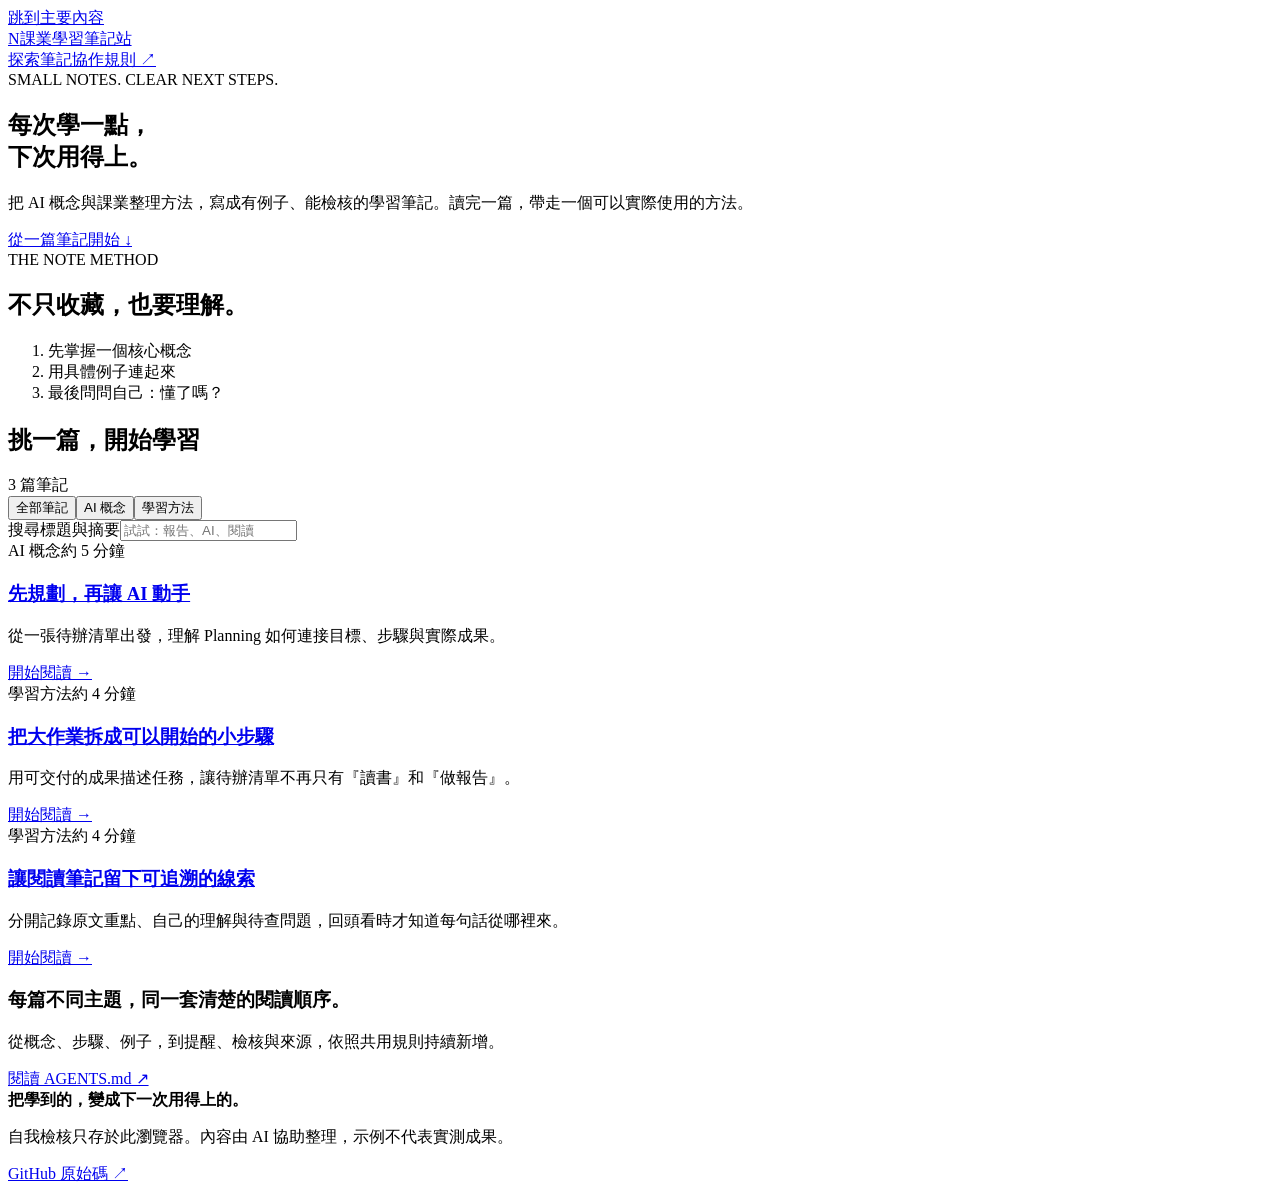
==== docs/index.html @ b4f506d8 "Publish generated homepage" ====
<!doctype html>
<html lang="zh-Hant"><head><meta charset="utf-8"><meta name="viewport" content="width=device-width,initial-scale=1"><meta name="description" content="AI 概念與學習方法，依一致規則持續累積的筆記站。"><title>首頁 · 課業學習筆記站</title><link rel="stylesheet" href="./assets/style.css"><script defer src="./assets/app.js"></script></head>
<body><a class="skip" href="#main">跳到主要內容</a><header><nav class="wrap" aria-label="主要導覽"><a class="brand" href="./index.html"><span class="brand-icon">N</span>課業學習筆記站</a><div><a href="./index.html#library">探索筆記</a><a href="https://github.com/Xiangyu911117/study-notes-lab/blob/main/AGENTS.md">協作規則 ↗</a></div></nav></header><main id="main"><section class="hero wrap"><div><div class="eyebrow">SMALL NOTES. CLEAR NEXT STEPS.</div><h1>每次學一點，<br><span>下次用得上。</span></h1><p class="lead">把 AI 概念與課業整理方法，寫成有例子、能檢核的學習筆記。讀完一篇，帶走一個可以實際使用的方法。</p><a href="#library">從一篇筆記開始 ↓</a></div><aside class="hero-note"><span class="accent">THE NOTE METHOD</span><h2>不只收藏，也要理解。</h2><ol><li>先掌握一個核心概念</li><li>用具體例子連起來</li><li>最後問問自己：懂了嗎？</li></ol></aside></section><section id="library" class="wrap"><div class="section-head"><h2>挑一篇，開始學習</h2><span id="count" class="count" aria-live="polite">3 篇筆記</span></div><div class="tools"><div class="filters" aria-label="分類篩選"><button data-category="全部" aria-pressed="true">全部筆記</button><button data-category="AI 概念" aria-pressed="false">AI 概念</button><button data-category="學習方法" aria-pressed="false">學習方法</button></div><div class="search"><label for="search">搜尋標題與摘要</label><input id="search" type="search" placeholder="試試：報告、AI、閱讀"></div></div><div class="grid"><article class="card" data-group="AI 概念"><div class="meta"><span>AI 概念</span><span>約 5 分鐘</span></div><h3><a href="notes/ai-planning.html">先規劃，再讓 AI 動手</a></h3><p>從一張待辦清單出發，理解 Planning 如何連接目標、步驟與實際成果。</p><a class="read" href="notes/ai-planning.html">開始閱讀 →</a></article><article class="card" data-group="學習方法"><div class="meta"><span>學習方法</span><span>約 4 分鐘</span></div><h3><a href="notes/task-breakdown.html">把大作業拆成可以開始的小步驟</a></h3><p>用可交付的成果描述任務，讓待辦清單不再只有『讀書』和『做報告』。</p><a class="read" href="notes/task-breakdown.html">開始閱讀 →</a></article><article class="card" data-group="學習方法"><div class="meta"><span>學習方法</span><span>約 4 分鐘</span></div><h3><a href="notes/reading-notes.html">讓閱讀筆記留下可追溯的線索</a></h3><p>分開記錄原文重點、自己的理解與待查問題，回頭看時才知道每句話從哪裡來。</p><a class="read" href="notes/reading-notes.html">開始閱讀 →</a></article></div><p id="empty" class="empty" hidden>沒有找到符合的筆記，試著換個關鍵字或分類。</p><div class="rule-banner"><div><h3>每篇不同主題，同一套清楚的閱讀順序。</h3><p>從概念、步驟、例子，到提醒、檢核與來源，依照共用規則持續新增。</p></div><a href="https://github.com/Xiangyu911117/study-notes-lab/blob/main/AGENTS.md">閱讀 AGENTS.md ↗</a></div></section></main><footer class="wrap"><div><strong>把學到的，變成下一次用得上的。</strong><p>自我檢核只存於此瀏覽器。內容由 AI 協助整理，示例不代表實測成果。</p></div><a href="https://github.com/Xiangyu911117/study-notes-lab">GitHub 原始碼 ↗</a></footer></body></html>
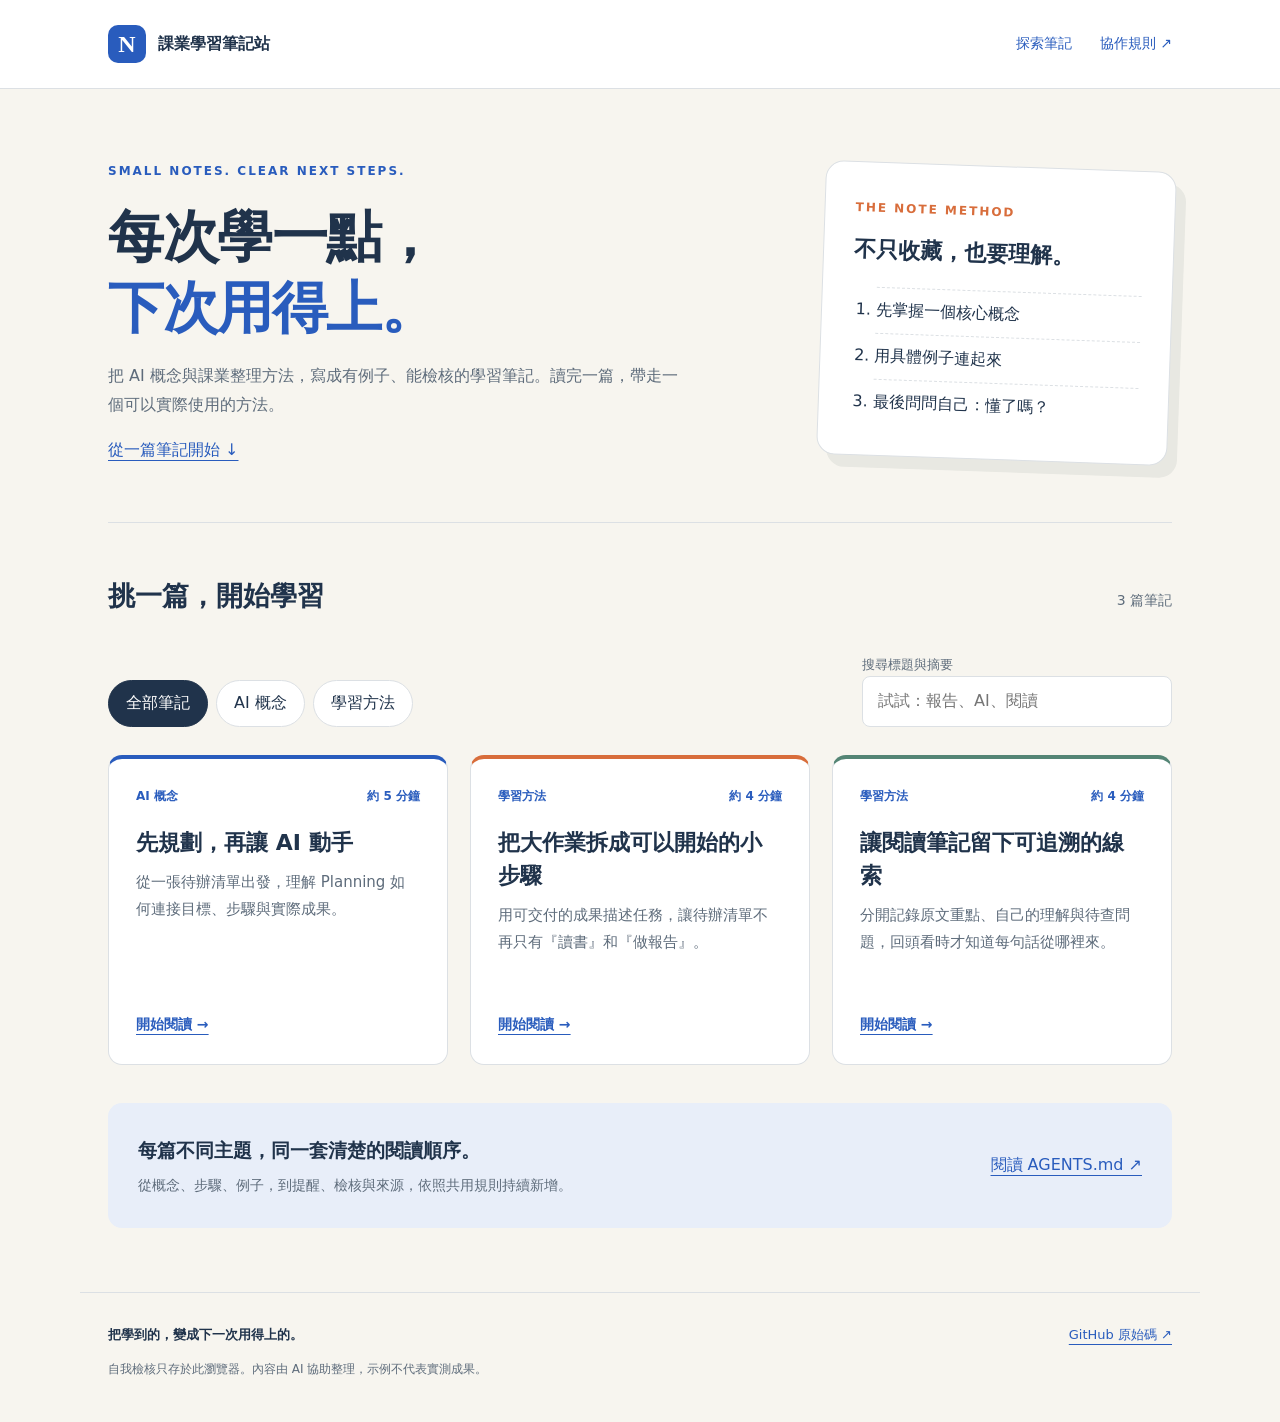
==== commit 13e85c3d: "Refresh homepage script version" ====
--- a/docs/index.html
+++ b/docs/index.html
@@ -1,3 +1,3 @@
 <!doctype html>
-<html lang="zh-Hant"><head><meta charset="utf-8"><meta name="viewport" content="width=device-width,initial-scale=1"><meta name="description" content="AI 概念與學習方法，依一致規則持續累積的筆記站。"><title>首頁 · 課業學習筆記站</title><link rel="stylesheet" href="./assets/style.css"><script defer src="./assets/app.js"></script></head>
+<html lang="zh-Hant"><head><meta charset="utf-8"><meta name="viewport" content="width=device-width,initial-scale=1"><meta name="description" content="AI 概念與學習方法，依一致規則持續累積的筆記站。"><title>首頁 · 課業學習筆記站</title><link rel="stylesheet" href="./assets/style.css"><script defer src="./assets/app.js?v=2"></script></head>
 <body><a class="skip" href="#main">跳到主要內容</a><header><nav class="wrap" aria-label="主要導覽"><a class="brand" href="./index.html"><span class="brand-icon">N</span>課業學習筆記站</a><div><a href="./index.html#library">探索筆記</a><a href="https://github.com/Xiangyu911117/study-notes-lab/blob/main/AGENTS.md">協作規則 ↗</a></div></nav></header><main id="main"><section class="hero wrap"><div><div class="eyebrow">SMALL NOTES. CLEAR NEXT STEPS.</div><h1>每次學一點，<br><span>下次用得上。</span></h1><p class="lead">把 AI 概念與課業整理方法，寫成有例子、能檢核的學習筆記。讀完一篇，帶走一個可以實際使用的方法。</p><a href="#library">從一篇筆記開始 ↓</a></div><aside class="hero-note"><span class="accent">THE NOTE METHOD</span><h2>不只收藏，也要理解。</h2><ol><li>先掌握一個核心概念</li><li>用具體例子連起來</li><li>最後問問自己：懂了嗎？</li></ol></aside></section><section id="library" class="wrap"><div class="section-head"><h2>挑一篇，開始學習</h2><span id="count" class="count" aria-live="polite">3 篇筆記</span></div><div class="tools"><div class="filters" aria-label="分類篩選"><button data-category="全部" aria-pressed="true">全部筆記</button><button data-category="AI 概念" aria-pressed="false">AI 概念</button><button data-category="學習方法" aria-pressed="false">學習方法</button></div><div class="search"><label for="search">搜尋標題與摘要</label><input id="search" type="search" placeholder="試試：報告、AI、閱讀"></div></div><div class="grid"><article class="card" data-group="AI 概念"><div class="meta"><span>AI 概念</span><span>約 5 分鐘</span></div><h3><a href="notes/ai-planning.html">先規劃，再讓 AI 動手</a></h3><p>從一張待辦清單出發，理解 Planning 如何連接目標、步驟與實際成果。</p><a class="read" href="notes/ai-planning.html">開始閱讀 →</a></article><article class="card" data-group="學習方法"><div class="meta"><span>學習方法</span><span>約 4 分鐘</span></div><h3><a href="notes/task-breakdown.html">把大作業拆成可以開始的小步驟</a></h3><p>用可交付的成果描述任務，讓待辦清單不再只有『讀書』和『做報告』。</p><a class="read" href="notes/task-breakdown.html">開始閱讀 →</a></article><article class="card" data-group="學習方法"><div class="meta"><span>學習方法</span><span>約 4 分鐘</span></div><h3><a href="notes/reading-notes.html">讓閱讀筆記留下可追溯的線索</a></h3><p>分開記錄原文重點、自己的理解與待查問題，回頭看時才知道每句話從哪裡來。</p><a class="read" href="notes/reading-notes.html">開始閱讀 →</a></article></div><p id="empty" class="empty" hidden>沒有找到符合的筆記，試著換個關鍵字或分類。</p><div class="rule-banner"><div><h3>每篇不同主題，同一套清楚的閱讀順序。</h3><p>從概念、步驟、例子，到提醒、檢核與來源，依照共用規則持續新增。</p></div><a href="https://github.com/Xiangyu911117/study-notes-lab/blob/main/AGENTS.md">閱讀 AGENTS.md ↗</a></div></section></main><footer class="wrap"><div><strong>把學到的，變成下一次用得上的。</strong><p>自我檢核只存於此瀏覽器。內容由 AI 協助整理，示例不代表實測成果。</p></div><a href="https://github.com/Xiangyu911117/study-notes-lab">GitHub 原始碼 ↗</a></footer></body></html>
--- a/docs/assets/style.css
+++ b/docs/assets/style.css
@@ -0,0 +1 @@
+:root{--paper:#f7f5ef;--ink:#20334b;--blue:#295cbd;--orange:#d86d3b;--line:#dce0e4;--muted:#5e6c7b}*{box-sizing:border-box}body{margin:0;background:var(--paper);color:var(--ink);font:16px/1.8 system-ui,"Microsoft JhengHei",sans-serif}a{color:var(--blue);text-underline-offset:5px}button,input{font:inherit}a,button,input,summary{outline-offset:5px}:focus-visible{outline:3px solid var(--orange)}.wrap{max-width:1120px;margin:auto;padding:0 28px}header{background:#fff;border-bottom:1px solid var(--line)}nav{height:88px;display:flex;align-items:center;justify-content:space-between;gap:20px}nav a{text-decoration:none}.brand{display:flex;align-items:center;gap:12px;color:var(--ink);font-weight:800}.brand-icon{display:grid;place-items:center;background:var(--blue);color:white;width:38px;height:38px;border-radius:10px;font:700 24px Georgia}nav div{display:flex;gap:28px;font-size:14px}.hero{padding-top:72px;padding-bottom:58px;display:grid;grid-template-columns:1.3fr .7fr;gap:60px;align-items:center}.eyebrow{color:var(--blue);font-size:12px;font-weight:800;letter-spacing:2px}.hero h1{font-size:clamp(34px,4.4vw,56px);line-height:1.28;letter-spacing:-1.5px;margin:18px 0}.hero h1 span{color:var(--blue)}.lead{color:var(--muted);max-width:580px}.hero-note{background:#fff;border:1px solid var(--line);padding:30px;border-radius:18px;transform:rotate(2deg);box-shadow:10px 12px 0 #e8e8e2}.hero-note h2{font-size:22px;margin:8px 0 18px}.hero-note ol{padding-left:24px;margin:0}.hero-note li{padding:8px 0;border-top:1px dashed var(--line)}.accent{color:var(--orange);font-size:12px;letter-spacing:2px;font-weight:800}.section-head{display:flex;justify-content:space-between;align-items:baseline;border-top:1px solid var(--line);padding-top:26px}.section-head h2{font-size:27px}.count{color:var(--muted);font-size:14px}.tools{display:flex;justify-content:space-between;gap:20px;align-items:end;margin:10px 0 28px}.filters{display:flex;gap:8px;flex-wrap:wrap}button{cursor:pointer;border:1px solid var(--line);background:#fff;border-radius:25px;padding:8px 17px;color:var(--ink)}button[aria-pressed=true]{background:var(--ink);color:white;border-color:var(--ink)}.search{width:310px}.search label{display:block;font-size:13px;color:var(--muted)}input[type=search]{width:100%;padding:10px 15px;border:1px solid var(--line);border-radius:8px;background:white}.grid{display:grid;grid-template-columns:repeat(3,1fr);gap:22px}.card{background:white;border:1px solid var(--line);border-radius:14px;padding:27px;display:flex;flex-direction:column;min-height:310px;border-top:4px solid var(--blue)}.card:nth-child(2){border-top-color:var(--orange)}.card:nth-child(3){border-top-color:#548575}.card h3{font-size:22px;line-height:1.5;margin:18px 0 10px}.card h3 a{color:var(--ink);text-decoration:none}.card p{font-size:15px;color:var(--muted);margin:0 0 22px}.meta{display:flex;justify-content:space-between;color:var(--blue);font-size:12px;font-weight:700}.card .read{margin-top:auto;font-size:14px;font-weight:bold}.empty{background:white;padding:30px;border-radius:12px;text-align:center}.rule-banner{display:flex;align-items:center;justify-content:space-between;gap:25px;background:#e8eef9;padding:30px;border-radius:14px;margin:38px 0 64px}.rule-banner h3{margin:0;font-size:19px}.rule-banner p{margin:6px 0 0;color:var(--muted);font-size:14px}.rule-banner a{white-space:nowrap}footer{padding-top:30px!important;padding-bottom:30px!important;border-top:1px solid var(--line);display:flex;justify-content:space-between;gap:30px;font-size:13px}footer p{font-size:12px;color:var(--muted)}.note-head{max-width:850px;margin:42px auto 32px;padding:0 28px}.back{font-size:14px}.note-head h1{font-size:38px;line-height:1.4;margin:18px 0}.note-head .meta{justify-content:flex-start;gap:20px;margin-top:25px}.article-grid{display:grid;grid-template-columns:210px minmax(0,1fr);gap:45px;align-items:start;margin-bottom:60px}.toc{position:sticky;top:25px;border-left:2px solid var(--line);padding-left:20px;font-size:14px}.toc a{display:block;margin:10px 0;text-decoration:none;color:var(--muted)}article{background:white;border:1px solid var(--line);border-radius:16px;padding:38px}article h2{font-size:24px;margin-top:34px;padding-top:10px;border-top:1px solid var(--line)}article h2:first-child{margin-top:0;border:0}article p{white-space:pre-line}article li{margin:10px 0}article ul,article ol{padding-left:23px}.goals{background:#eaf0fa;border-radius:10px;padding:18px 22px}.goals strong{color:var(--blue)}.example{background:#fff5e9;padding:22px;border-left:3px solid var(--orange);white-space:pre-line;border-radius:4px}.check{border:1px solid var(--line);border-radius:10px;padding:17px;margin:14px 0}.check label{display:flex;align-items:baseline;gap:10px;font-weight:600}.check input{accent-color:var(--blue);width:18px;height:18px;flex:none}.check details{margin:10px 0 0 28px;font-size:14px}.check summary{color:var(--blue);cursor:pointer}.check details p{color:var(--muted)}.status{font-size:14px;color:var(--muted)}.sources{font-size:14px;overflow-wrap:anywhere}.pager{display:flex;justify-content:space-between;gap:20px;border-top:1px solid var(--line);padding-top:25px;margin-top:30px;font-size:14px}.skip{position:absolute;top:-100px}.skip:focus{top:10px;background:white;padding:10px;z-index:10}[hidden]{display:none!important}@media(max-width:760px){.wrap{padding:0 20px}nav{height:auto;min-height:80px;flex-wrap:wrap;padding-top:14px!important;padding-bottom:14px!important;gap:10px}nav div{gap:20px}.hero{grid-template-columns:1fr;gap:25px;padding-top:34px;padding-bottom:35px}.hero-note{transform:none;padding:24px}.grid{grid-template-columns:1fr}.tools{align-items:stretch;flex-direction:column}.search{width:100%}.rule-banner,footer{align-items:flex-start;flex-direction:column}.article-grid{grid-template-columns:1fr;gap:20px}.toc{position:static;display:flex;flex-wrap:wrap;gap:8px 16px}.toc strong{width:100%}.toc a{margin:0}article{padding:22px}.note-head h1{font-size:29px}.note-head .meta{flex-wrap:wrap;gap:8px 16px}.pager{flex-direction:column}.card{min-height:260px}}
